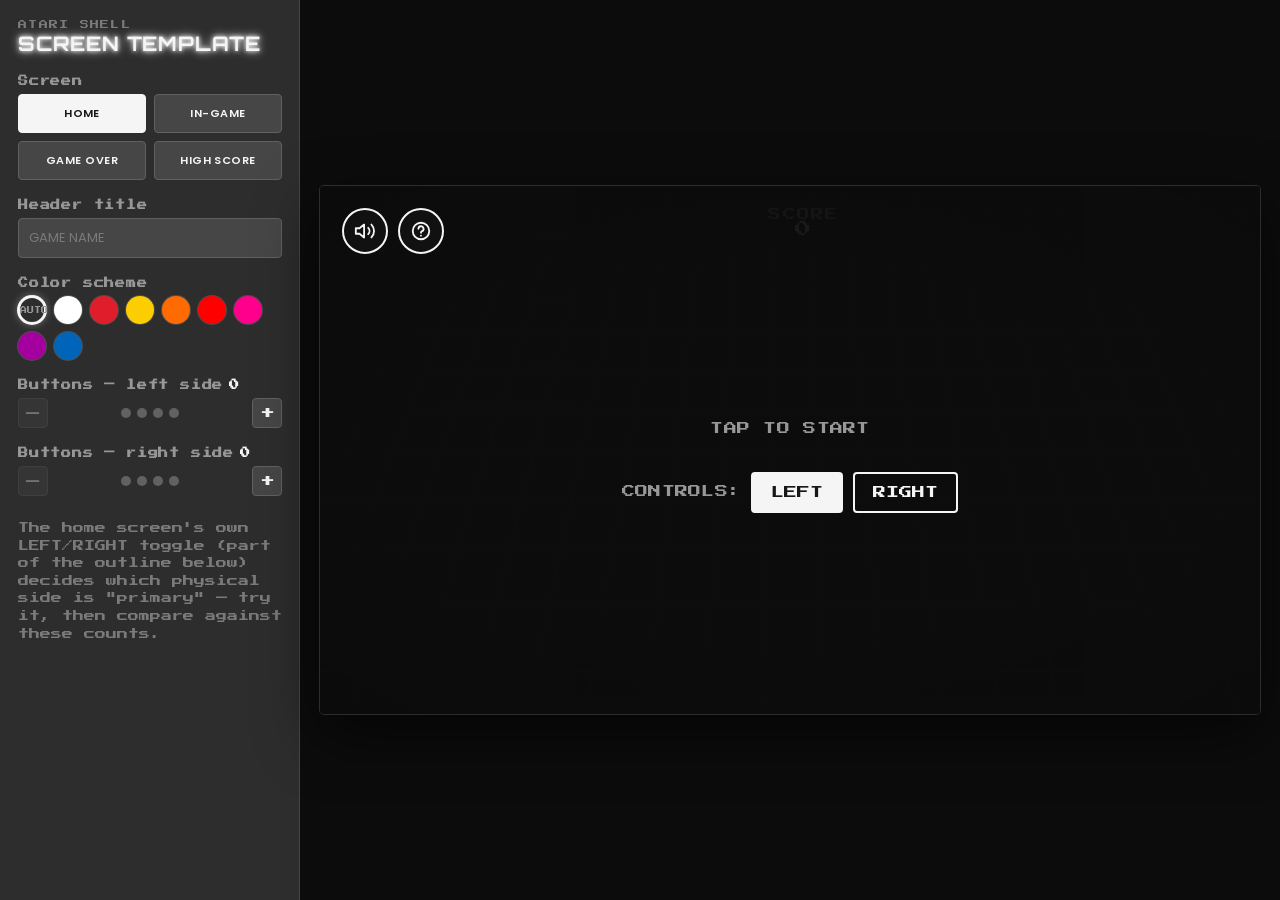
==== template/index.html @ b62ae854 "Add a screen template/configurator page for the shell's default screens New template/ page for looki" ====
<!doctype html>
<html lang="en">
<head>
  <meta charset="utf-8">
  <meta name="viewport" content="width=device-width, initial-scale=1, viewport-fit=cover, user-scalable=no">
  <title>Screen Template — Atari</title>
  <link rel="stylesheet" href="../shared/theme.css">
  <link rel="stylesheet" href="../shared/shell.css">
  <link rel="stylesheet" href="template.css">
</head>
<body>
  <div class="template-layout">
    <aside class="control-panel">
      <div class="panel-heading">
        <span class="panel-eyebrow">ATARI SHELL</span>
        <h1 class="panel-title">SCREEN TEMPLATE</h1>
      </div>

      <section class="panel-group">
        <h2 class="panel-label">Screen</h2>
        <div class="tab-grid" id="screen-tabs">
          <button class="tab-btn" data-screen="home">HOME</button>
          <button class="tab-btn" data-screen="playing">IN-GAME</button>
          <button class="tab-btn" data-screen="gameover">GAME OVER</button>
          <button class="tab-btn" data-screen="leaderboard">HIGH SCORE</button>
        </div>
      </section>

      <section class="panel-group">
        <h2 class="panel-label">Header title</h2>
        <input type="text" id="title-input" class="panel-input" placeholder="GAME NAME" maxlength="18">
      </section>

      <section class="panel-group">
        <h2 class="panel-label">Color scheme</h2>
        <div class="swatch-row" id="color-swatches"></div>
      </section>

      <section class="panel-group">
        <h2 class="panel-label">Buttons — left side <span class="panel-count" id="left-count">0</span></h2>
        <div class="stepper" data-side="left">
          <button class="stepper-btn" data-dir="down" aria-label="Fewer left buttons">–</button>
          <div class="stepper-dots" id="left-dots"></div>
          <button class="stepper-btn" data-dir="up" aria-label="More left buttons">+</button>
        </div>
      </section>

      <section class="panel-group">
        <h2 class="panel-label">Buttons — right side <span class="panel-count" id="right-count">0</span></h2>
        <div class="stepper" data-side="right">
          <button class="stepper-btn" data-dir="down" aria-label="Fewer right buttons">–</button>
          <div class="stepper-dots" id="right-dots"></div>
          <button class="stepper-btn" data-dir="up" aria-label="More right buttons">+</button>
        </div>
      </section>

      <p class="panel-note">The home screen's own LEFT/RIGHT toggle (part of the outline below) decides which physical side is "primary" — try it, then compare against these counts.</p>
    </aside>

    <div class="preview-stage">
      <div id="app"></div>
    </div>
  </div>

  <script src="../shared/game-shell.js"></script>
  <script src="template.js"></script>
</body>
</html>
---- shared/theme.css ----
/*
  Atari Shared Design System — theme.css
  =======================================
  Brand tokens shared by every game shell. A single game should only ever
  need to override --accent / --accent-2 / --accent-3 (its "sprite" colors)
  and, rarely, --bg-tint. Everything else (type, CRT, grid, spacing) stays
  constant so the games read as siblings.
*/

@import url('https://fonts.googleapis.com/css2?family=Press+Start+2P&family=Orbitron:wght@500;700;900&family=Poppins:wght@400;500;600;700&display=swap');

/* The real Atari 1972 wordmark face — used only for the header/marquee
   title, never inside the play field itself. */
@font-face {
  font-family: 'Atari1972';
  src: url('fonts/Atari1972-Bold.otf') format('opentype');
  font-weight: 700; font-style: normal; font-display: swap;
}
@font-face {
  font-family: 'Atari1972';
  src: url('fonts/Atari1972-Regular.otf') format('opentype');
  font-weight: 400; font-style: normal; font-display: swap;
}

:root {
  /* ---- Atari brand core ---- */
  --atari-red: #E01E2B;
  --black: #171717;
  --white: #FFFFFF;

  /* ---- Atari primary accents ---- */
  --yellow: #FCCE01;
  --orange: #FF6B00;
  --bright-red: #FF0000;
  --pink: #FF008D;
  --purple: #A4009F;
  --blue: #0065B9;

  /* ---- The 8 recognizable "sprite" colors ----
     One shared, finite palette for every game's foreground elements
     (ships, balls, paddles, bricks, vector lines). Not every game uses
     all 8, but a game should never introduce a 9th. */
  --sprite-1: var(--white);
  --sprite-2: var(--atari-red);
  --sprite-3: var(--yellow);
  --sprite-4: var(--orange);
  --sprite-5: var(--bright-red);
  --sprite-6: var(--pink);
  --sprite-7: var(--purple);
  --sprite-8: var(--blue);

  /* ---- Greys (low-saturation, background/UI layer) ---- */
  --grey-100: #171717;
  --grey-90:  #2D2D2D;
  --grey-80:  #464646;
  --grey-70:  #616161;
  --grey-60:  #7A7A7A;
  --grey-45:  #979797;
  --grey-45b: #AEAEAE;
  --grey-25:  #C5C5C5;
  --grey-15:  #E0E0E0;
  --grey-5:   #F5F5F5;

  /* ---- Cabinet accent ----
     --accent is the ONE color that grows/rotates as a run progresses (see
     Shell._updateAccentColor): every cabinet starts pure white and gains
     saturation + a per-level hue shift as score/level climb. Gameplay
     sprites stay fixed colors (drawn straight from --accent-2/--accent-3
     or a literal), so only the chrome — title, buttons, joystick, glow —
     visibly "grows" its color. --accent-2/--accent-3 are ordinary static
     per-game overrides, same as before. */
  --accent-rgb: 255, 255, 255;
  --accent: rgb(var(--accent-rgb));
  --accent-2: var(--sprite-8);    /* secondary sprite color */
  --accent-3: var(--sprite-2);    /* danger / highlight */
  --bg-tint: 210;                 /* hue-ish knob for background grid tint, degrees */

  /* ---- Surfaces ---- */
  --bg: var(--black);
  --bg-deep: #0c0c0c;
  --panel: var(--grey-90);
  --ink: var(--grey-5);
  --ink-dim: var(--grey-45);

  /* ---- Type ----
     --font-pixel (Press Start 2P) is the default everywhere — HUD, body
     copy, buttons, screens — the blocky arcade look. --font-vector
     (Orbitron) is the deliberate accent for glowing titles/labels.
     --font-body (Poppins, falling back to the visitor's system font) is
     available opt-in per game via config.bodyFont, for a game that wants
     a plainer, more legible voice instead of the pixel default. */
  --font-body: 'Poppins', -apple-system, BlinkMacSystemFont, 'Segoe UI', Roboto, sans-serif;
  --font-pixel: 'Press Start 2P', 'Courier New', monospace;   /* blocky – Pong/Breakout */
  --font-vector: 'Orbitron', 'Courier New', monospace;        /* vector-line feel – Asteroids/Tempest */
  --font-atari: 'Atari1972', var(--font-vector);              /* header/marquee title only */

  /* ---- Vector line rules: one consistent thickness + faint glow ---- */
  --line-width: 2px;
  --line-glow: 0 0 4px currentColor, 0 0 10px currentColor;

  /* ---- Layout ---- */
  --hud-inset: clamp(10px, 2.5vw, 22px);
  --radius: 4px;
  --safe-btn: clamp(62px, 12vw, 94px);
  --icon-btn: clamp(34px, 6vw, 46px);
}

* { box-sizing: border-box; }

html, body {
  margin: 0;
  padding: 0;
  background: var(--bg-deep);
  color: var(--ink);
  font-family: var(--font-pixel);
  -webkit-tap-highlight-color: transparent;
  overscroll-behavior: none;
  user-select: none;
  -webkit-user-select: none;
}

button {
  font-family: inherit;
  color: inherit;
}

.vector-text {
  font-family: var(--font-vector);
  letter-spacing: 0.06em;
  text-shadow: var(--line-glow);
}

.pixel-text {
  font-family: var(--font-pixel);
  letter-spacing: 0.02em;
}
---- shared/shell.css ----
/*
  Atari Shared Design System — shell.css
  =======================================
  Structural layout every game shares: the CRT viewport, the parallax
  Vectrex grid, the persistent HUD corners, and the four flow screens
  (home / gameplay HUD / game-over / leaderboard). A game only ever
  fills in #game-canvas and the control-button labels/positions —
  it never rebuilds this chrome.
*/

#app {
  position: fixed;
  inset: 0;
  display: grid;
  place-items: center;
  background: var(--bg-deep);
}

/* ---------------------------------------------------------------- */
/* CRT viewport — locked to landscape, identical on mobile & desktop */
/* No persistent header: the title/logo only appear inside the pause */
/* menu (see .pause-marquee below), never over the title or gameplay */
/* screen itself.                                                    */
/* ---------------------------------------------------------------- */
.crt-screen {
  position: relative;
  width: min(100vw, 177.78vh);
  height: min(100vh, 56.25vw);
  max-width: 1280px;
  background: var(--bg);
  overflow: hidden;
  border-radius: var(--radius);
  box-shadow: 0 0 0 1px var(--grey-90), 0 20px 60px rgba(0,0,0,.6);
}

/* Pause menu content — the title/logo treatment that used to live in a
   persistent header now only shows up here, inside the pause overlay. */
.pause-marquee {
  display: flex;
  align-items: center;
  justify-content: center;
  gap: 14px;
  padding: clamp(10px, 2vh, 16px) clamp(14px, 3vw, 24px);
  background: linear-gradient(180deg, var(--grey-90) 0%, var(--bg) 100%);
  border: var(--line-width) solid var(--accent);
  border-radius: var(--radius);
  box-shadow: 0 0 5px var(--accent), 0 0 18px rgba(var(--accent-rgb),.4), inset 0 0 14px rgba(var(--accent-rgb),.12);
}

.pause-title {
  font-family: var(--font-atari);
  font-weight: 700;
  color: var(--accent);
  text-shadow: 0 0 4px var(--accent), 0 0 14px rgba(var(--accent-rgb),.6), 0 0 32px rgba(var(--accent-rgb),.32);
  font-size: clamp(18px, 4vw, 30px);
  letter-spacing: .03em;
  white-space: nowrap;
}

.pause-logo {
  flex: none;
  width: clamp(42px, 7.5vw, 62px);
  color: var(--white);
  filter: drop-shadow(0 0 4px rgba(255,255,255,.55)) drop-shadow(0 0 12px rgba(255,255,255,.28));
}
.pause-logo svg { display: block; width: 100%; height: auto; }
.pause-logo .cls-1 { fill: currentColor; }

.pause-controls { display: flex; gap: 10px; }

/* Vectrex-style vignetted parallax grid, sits behind everything */
.grid-bg {
  position: absolute;
  inset: -20%;
  background-image:
    linear-gradient(hsla(var(--bg-tint), 60%, 55%, .16) 1px, transparent 1px),
    linear-gradient(90deg, hsla(var(--bg-tint), 60%, 55%, .16) 1px, transparent 1px);
  background-size: 40px 40px;
  transform: perspective(600px) rotateX(35deg) translate3d(var(--grid-x, 0px), var(--grid-y, 0px), 0);
  transform-origin: center 30%;
  pointer-events: none;
}

.vignette {
  position: absolute;
  inset: 0;
  pointer-events: none;
  background: radial-gradient(ellipse at center, transparent 45%, rgba(0,0,0,.75) 100%);
  z-index: 5;
}

.scanlines {
  position: absolute;
  inset: 0;
  pointer-events: none;
  z-index: 6;
  background: repeating-linear-gradient(
    0deg,
    rgba(0,0,0,.18) 0px,
    rgba(0,0,0,.18) 1px,
    transparent 2px,
    transparent 3px
  );
  mix-blend-mode: multiply;
  animation: flicker 6s infinite steps(60);
}

@keyframes flicker {
  0%, 96%, 100% { opacity: 1; }
  97% { opacity: .88; }
  98% { opacity: 1; }
}

#game-canvas {
  position: absolute;
  inset: 0;
  z-index: 2;
  width: 100%;
  height: 100%;
  display: block;
}

/* ---------------------------------------------------------------- */
/* Persistent top-left HUD: mute always first, then home/pause during */
/* gameplay or help on the home/game-over screens.                    */
/* ---------------------------------------------------------------- */
.hud-topleft {
  position: absolute;
  top: var(--hud-inset);
  left: var(--hud-inset);
  z-index: 40; /* above .screen (30) — mute/home/help stay live over every screen */
  display: flex;
  gap: 10px;
}
.hud-topleft[hidden] { display: none; }

/* Pause sits on the opposite corner from mute/home/help. */
.hud-topright {
  position: absolute;
  top: var(--hud-inset);
  right: var(--hud-inset);
  z-index: 40;
  display: flex;
  gap: 10px;
}

.icon-btn {
  width: var(--icon-btn);
  height: var(--icon-btn);
  border-radius: 50%;
  border: var(--line-width) solid var(--ink);
  background: rgba(23,23,23,.55);
  color: var(--ink);
  display: grid;
  place-items: center;
  line-height: 1;
  cursor: pointer;
  backdrop-filter: blur(2px);
  flex: none;
}
.icon-btn:active { transform: scale(.92); }
.icon-btn[hidden] { display: none; }
/* every icon is drawn the same way — currentColor stroke/fill, same
   viewBox, same footprint — so mute/home/help read as one matching set */
.icon-btn svg {
  /* fixed size, not a %, so it can't resolve against its span's own
     shrink-to-fit (auto) width and end up mis-sized/off-center */
  width: clamp(16px, 3.1vw, 22px);
  height: clamp(16px, 3.1vw, 22px);
  display: block;
  stroke: currentColor;
  fill: none;
  stroke-width: 2;
  stroke-linecap: round;
  stroke-linejoin: round;
}
.icon-btn span { display: grid; place-items: center; }
.icon-btn[data-muted="true"] .icon-unmuted,
.icon-btn[data-muted="false"] .icon-muted { display: none; }

/* ---------------------------------------------------------------- */
/* Center HUD during gameplay: lives (left of center) + score        */
/* ---------------------------------------------------------------- */
.hud-center {
  position: absolute;
  top: var(--hud-inset);
  left: 50%;
  transform: translateX(-50%);
  z-index: 20;
  display: flex;
  align-items: center;
  gap: clamp(14px, 3vw, 28px);
  font-size: clamp(11px, 2vw, 16px);
  text-align: center;
}
.hud-lives { display: flex; gap: 6px; align-items: center; color: var(--accent); }
.hud-lives .life-icon { width: 14px; height: 14px; }
.hud-score { color: var(--ink); letter-spacing: .08em; font-variant-numeric: tabular-nums; }
.hud-score .label { color: var(--ink-dim); font-size: .8em; display: block; }
/* Optional per-game readout (e.g. Asteroids' dust/buff meter) — stays
   empty and invisible for games that never call shell.setDust(). */
.hud-dust {
  font-family: var(--font-body);
  font-variant-numeric: tabular-nums;
  color: var(--yellow);
  text-shadow: 0 0 6px rgba(252,206,1,.5);
  white-space: nowrap;
}
.hud-dust:empty { display: none; }
.hud-dust .buff {
  display: block;
  font-size: .82em;
  color: var(--pink);
  text-shadow: 0 0 8px rgba(255,0,141,.6);
}

/* ---------------------------------------------------------------- */
/* Control zones — side depends on the player's handedness choice.   */
/* One zone gets the game buttons, the opposite zone gets accessory  */
/* (pause/etc.) buttons, mirroring a real cabinet's split layout.    */
/* ---------------------------------------------------------------- */
.controls-zone {
  position: absolute;
  bottom: var(--hud-inset);
  z-index: 20;
  display: flex;
  align-items: flex-end;
  gap: 12px;
}
.controls-zone.side-left { left: var(--hud-inset); }
.controls-zone.side-right { right: var(--hud-inset); }

/* Directional pairs: left/right sit side by side, up/down stack — the
   pair renders as one flex item so it stays a matched unit in the zone. */
.btn-pair { display: flex; gap: 10px; flex: none; }
.btn-pair.dir-row { flex-direction: row; }
.btn-pair.dir-column { flex-direction: column; }

/* Analog joystick — an alternate primary control (config.joystick),
   replacing directional buttons for a game like Asteroids. Same
   translucent-over-the-field treatment as .btn-control, same progressive
   --accent glow as the rest of the chrome. */
.joystick-wrap { display: flex; flex-direction: column; align-items: center; gap: 6px; flex: none; }
.joystick-base {
  width: clamp(84px, 16vw, 116px);
  height: clamp(84px, 16vw, 116px);
  border-radius: 50%;
  background: rgba(23,23,23,.55);
  box-shadow: 0 0 16px rgba(var(--accent-rgb),.4), inset 0 0 16px rgba(var(--accent-rgb),.18);
  position: relative;
  touch-action: none;
  -webkit-user-select: none;
  user-select: none;
  display: flex;
  align-items: center;
  justify-content: center;
  transition: box-shadow .6s ease;
}
.joystick-ring {
  position: absolute;
  inset: -6%;
  width: 112%;
  height: 112%;
  overflow: visible;
  pointer-events: none;
  filter: drop-shadow(0 0 3px var(--accent)) drop-shadow(0 0 8px rgba(var(--accent-rgb),.55));
  transition: filter .6s ease;
}
.joystick-knob {
  width: 42%;
  height: 42%;
  border-radius: 50%;
  background: radial-gradient(circle at 38% 32%,
    color-mix(in srgb, var(--accent) 55%, white) 0%,
    var(--accent) 55%,
    color-mix(in srgb, var(--accent) 45%, black) 100%);
  box-shadow: 0 0 8px var(--accent), 0 0 22px rgba(var(--accent-rgb),.6), 0 3px 8px rgba(0,0,0,.5);
  pointer-events: none;
  will-change: transform;
  transition: background .6s ease, box-shadow .6s ease;
}
.joystick-label {
  font-family: var(--font-body);
  font-size: clamp(8px, 1.3vh, 11px);
  letter-spacing: .05em;
  color: var(--accent);
  text-shadow: 0 0 6px rgba(var(--accent-rgb),.5);
  white-space: nowrap;
  transition: color .6s ease;
}

/* "TOP" sits right in the ring's gap, like the dial marking on a real
   joystick housing. */
.joystick-top-label {
  position: absolute;
  top: 1%;
  left: 50%;
  transform: translate(-50%, -50%);
  pointer-events: none;
  font-family: var(--font-body);
  font-weight: 600;
  font-size: clamp(6.5px, 1.2vh, 8.5px);
  letter-spacing: .04em;
  color: var(--accent);
  text-shadow: 0 0 4px rgba(var(--accent-rgb),.5);
  white-space: nowrap;
  transition: color .6s ease;
}

.btn-control {
  width: var(--safe-btn);
  height: var(--safe-btn);
  flex: none;
  border-radius: 50%;
  border: var(--line-width) solid var(--accent);
  background: rgba(23,23,23,.55);
  color: var(--accent);
  text-shadow: var(--line-glow);
  box-shadow: inset 0 0 12px rgba(0,0,0,.4);
  touch-action: none;
  display: grid;
  place-items: center;
  padding: 0;
}
.btn-control .btn-label {
  font-family: var(--font-vector);
  letter-spacing: .02em;
  line-height: 1.05;
  text-align: center;
  /* inscribed square of the circle, so text never crosses the ring */
  max-width: 68%;
  overflow-wrap: break-word;
  hyphens: auto;
}
.btn-control.is-active,
.btn-control:active {
  background: var(--accent);
  color: var(--black);
  text-shadow: none;
}
.btn-control.accent-2 { border-color: var(--accent-2); color: var(--accent-2); }
.btn-control.accent-2.is-active { background: var(--accent-2); color: var(--black); }

/* ---------------------------------------------------------------- */
/* Full-bleed overlay screens: boot / home / game-over / leaderboard */
/* ---------------------------------------------------------------- */
.screen {
  position: absolute;
  inset: 0;
  z-index: 30;
  display: flex;
  flex-direction: column;
  align-items: center;
  justify-content: center;
  gap: clamp(10px, 2vh, 22px);
  background: rgba(12,12,12,.94);
  text-align: center;
  padding: var(--hud-inset);
  transition: opacity .35s ease;
}
.screen[hidden] { display: none; }
.screen.is-fading { opacity: 0; }

.screen-title {
  font-family: var(--font-vector);
  color: var(--accent);
  text-shadow: var(--line-glow);
  font-size: clamp(20px, 5vw, 44px);
  letter-spacing: .08em;
  margin: 0;
}

.screen-sub {
  font-size: clamp(9px, 1.8vw, 13px);
  color: var(--ink-dim);
  line-height: 1.7;
}

.blink { animation: blink 1.1s steps(2) infinite; }
@keyframes blink { 50% { opacity: 0; } }

.btn-pixel {
  font-family: var(--font-pixel);
  font-size: clamp(9px, 1.6vw, 13px);
  padding: 12px 18px;
  background: transparent;
  border: var(--line-width) solid var(--ink);
  color: var(--ink);
  cursor: pointer;
  border-radius: var(--radius);
}
.btn-pixel.primary {
  border-color: var(--accent);
  color: var(--accent);
  text-shadow: var(--line-glow);
}
.btn-pixel:active { transform: scale(.96); }

.side-toggle {
  display: flex;
  gap: 10px;
  font-size: clamp(8px, 1.5vw, 11px);
}
.side-toggle button[aria-pressed="true"] {
  background: var(--accent);
  color: var(--black);
}

/* Boot logo */
.boot-logo-mark {
  width: clamp(120px, 26vw, 220px);
  height: auto;
  display: block;
  filter: drop-shadow(0 0 10px var(--atari-red)) drop-shadow(0 0 28px rgba(224,30,43,.55));
}

/* Leaderboard */
.leaderboard-list {
  list-style: none;
  margin: 0;
  padding: 0;
  font-variant-numeric: tabular-nums;
  font-size: clamp(9px, 1.8vw, 13px);
  width: min(90%, 360px);
  display: flex;
  flex-direction: column;
  gap: 4px;
}
.leaderboard-list li {
  display: flex;
  justify-content: space-between;
  padding: 3px 10px;
  color: var(--ink-dim);
}
.leaderboard-list li.is-you {
  color: var(--accent);
  text-shadow: var(--line-glow);
}
.leaderboard-list li .rank { width: 2ch; text-align: left; color: inherit; opacity: .6; }

/* Wraps injected leaderboard/initials content so it inherits .screen's
   centering — a plain block child would otherwise stretch to the widest
   line and leave the buttons/rows hugging its left edge instead. */
.screen-flow {
  display: flex;
  flex-direction: column;
  align-items: center;
  gap: clamp(10px, 2vh, 22px);
}

.initials-entry {
  display: flex;
  justify-content: center;
  gap: 10px;
}
.initial-slot {
  display: flex;
  flex-direction: column;
  align-items: center;
  gap: 4px;
}
.initial-char {
  font-family: var(--font-vector);
  font-size: clamp(20px, 5vw, 34px);
  color: var(--accent);
  text-shadow: var(--line-glow);
  width: 1.2em;
}

/* Rotate-device prompt (mobile portrait) */
.rotate-prompt {
  position: fixed;
  inset: 0;
  z-index: 100;
  background: var(--bg-deep);
  color: var(--ink);
  display: none;
  align-items: center;
  justify-content: center;
  text-align: center;
  font-family: var(--font-pixel);
  font-size: clamp(10px, 3vw, 14px);
  padding: 24px;
}
@media (max-aspect-ratio: 1/1) {
  .rotate-prompt.is-armed { display: flex; }
}

@media (max-width: 480px) {
  :root { --hud-inset: 8px; }
}
---- template/template.css ----
/*
  Screen Template — a configurator around the shared shell's blank
  screens (Home / In-Game / Game Over / High Score), so a designer can
  see the chrome on its own before a real game fills it in.
*/

html, body { height: 100%; }
body {
  display: block;
  background: var(--bg-deep);
  overscroll-behavior: none;
}

.template-layout {
  display: flex;
  height: 100vh;
  height: 100dvh;
}
@media (max-width: 760px) {
  .template-layout { flex-direction: column; height: auto; min-height: 100dvh; }
}

/* ---------------------------------------------------------- panel --- */
.control-panel {
  flex: 0 0 auto;
  width: 300px;
  max-height: 100vh;
  overflow-y: auto;
  padding: 20px 18px 28px;
  background: var(--grey-90);
  box-shadow: inset -1px 0 0 var(--grey-80);
  display: flex;
  flex-direction: column;
  gap: 20px;
}
@media (max-width: 760px) {
  .control-panel { width: auto; max-height: none; box-shadow: inset 0 -1px 0 var(--grey-80); }
}

.panel-heading { display: flex; flex-direction: column; gap: 2px; }
.panel-eyebrow {
  font-family: var(--font-pixel);
  font-size: 9px;
  letter-spacing: .14em;
  color: var(--grey-60);
}
.panel-title {
  margin: 0;
  font-family: var(--font-vector);
  color: var(--accent);
  text-shadow: var(--line-glow);
  font-size: 20px;
  letter-spacing: .04em;
}

.panel-group { display: flex; flex-direction: column; gap: 8px; }
.panel-label {
  margin: 0;
  font-family: var(--font-pixel);
  font-size: 10px;
  letter-spacing: .08em;
  color: var(--ink-dim);
  display: flex;
  align-items: baseline;
  gap: 6px;
}
.panel-count { color: var(--accent); }

.tab-grid { display: grid; grid-template-columns: 1fr 1fr; gap: 8px; }
.tab-btn {
  font-family: var(--font-body);
  font-weight: 600;
  font-size: 11px;
  letter-spacing: .04em;
  padding: 10px 6px;
  background: var(--grey-80);
  border: 1px solid var(--grey-70);
  border-radius: 4px;
  color: var(--ink);
  cursor: pointer;
}
.tab-btn:hover { background: var(--grey-70); }
.tab-btn.is-active {
  background: var(--accent);
  border-color: var(--accent);
  color: var(--black);
}

.panel-input {
  font-family: var(--font-body);
  font-size: 13px;
  padding: 9px 10px;
  background: var(--grey-80);
  border: 1px solid var(--grey-70);
  border-radius: 4px;
  color: var(--ink);
}
.panel-input::placeholder { color: var(--grey-60); }
.panel-input:focus { outline: 2px solid var(--accent); outline-offset: 1px; }

.swatch-row { display: flex; flex-wrap: wrap; gap: 8px; }
.swatch-btn {
  width: 28px;
  height: 28px;
  border-radius: 50%;
  border: 2px solid transparent;
  box-shadow: 0 0 0 1px rgba(255,255,255,.15);
  cursor: pointer;
  padding: 0;
}
.swatch-btn.is-active { border-color: var(--ink); box-shadow: 0 0 0 1px var(--ink), 0 0 8px rgba(255,255,255,.4); }
.swatch-btn.is-auto {
  background: var(--grey-90) !important;
  display: grid;
  place-items: center;
  color: var(--ink-dim);
  font-family: var(--font-pixel);
  font-size: 7px;
}

.stepper { display: flex; align-items: center; gap: 10px; }
.stepper-btn {
  width: 30px;
  height: 30px;
  flex: none;
  border-radius: 4px;
  background: var(--grey-80);
  border: 1px solid var(--grey-70);
  color: var(--ink);
  font-size: 15px;
  line-height: 1;
  cursor: pointer;
}
.stepper-btn:hover { background: var(--grey-70); }
.stepper-btn:disabled { opacity: .35; cursor: default; }
.stepper-dots { flex: 1 1 auto; display: flex; gap: 6px; justify-content: center; }
.stepper-dots span {
  width: 10px;
  height: 10px;
  border-radius: 50%;
  background: var(--grey-70);
  transition: background .15s ease;
}
.stepper-dots span.is-filled { background: var(--accent); }

.panel-note {
  margin: 4px 0 0;
  font-size: 11px;
  line-height: 1.6;
  color: var(--grey-60);
}

/* ---------------------------------------------------------- stage --- */
.preview-stage {
  position: relative;
  flex: 1 1 auto;
  min-width: 0;
  min-height: 0;
  display: grid;
  place-items: center;
  padding: 20px;
  background: var(--bg-deep);
  container-type: size;
}
@media (max-width: 760px) {
  .preview-stage { min-height: 60vh; }
}

.preview-stage #app {
  position: absolute;
  inset: 0;
  display: grid;
  place-items: center;
}

/* The shared crt-screen locks its aspect ratio against the viewport
   (vw/vh) everywhere else, which assumes it's the only thing on screen.
   Here it shares the page with a sidebar, so re-lock it against this
   stage container instead, using the same ratio (16∶9-ish). */
.preview-stage .crt-screen {
  width: min(100cqw, 177.78cqh);
  height: min(100cqh, 56.25cqw);
}
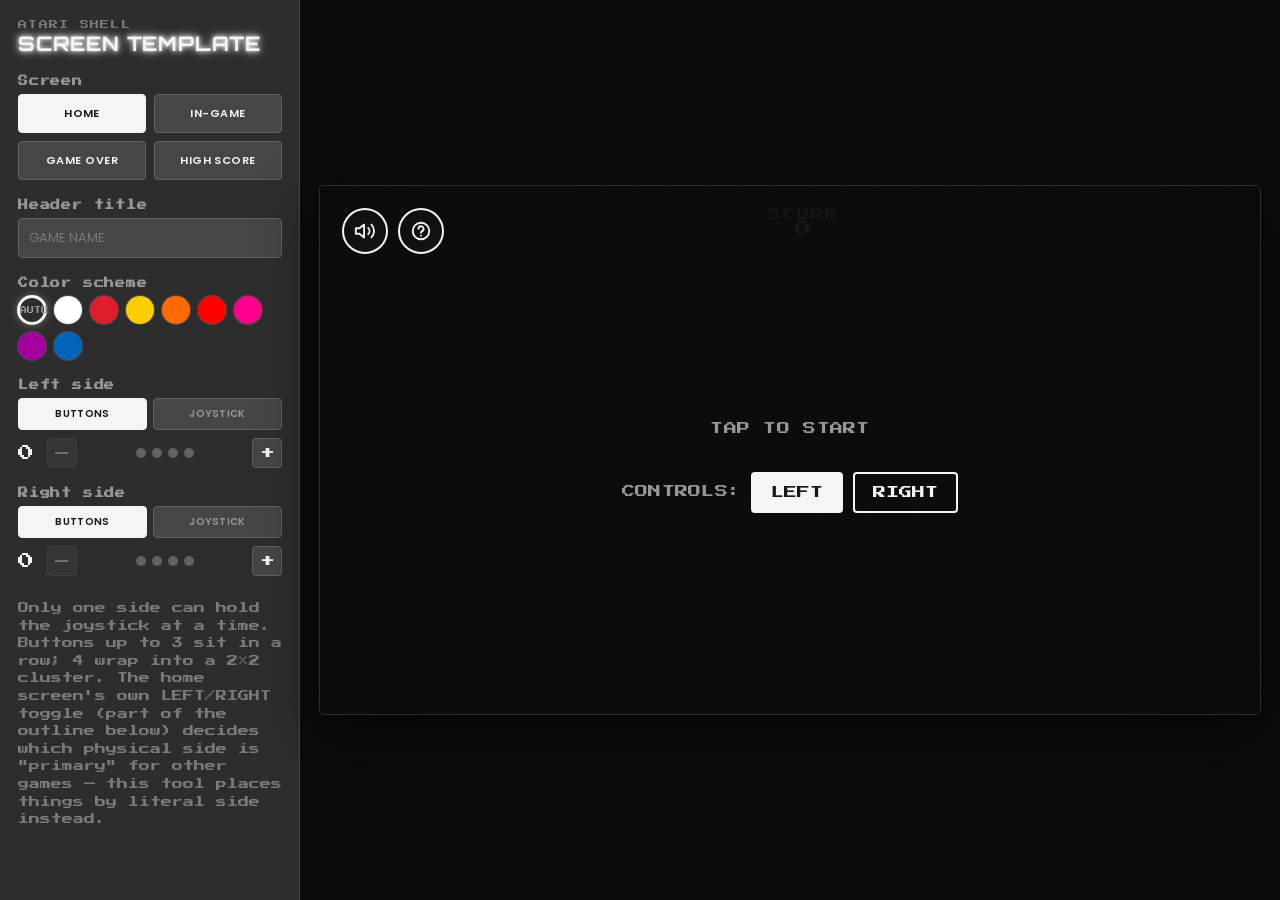
==== commit 7f015cd7: "Let the template put a joystick on either side, and wrap 4 buttons into a grid Two real shell capabi" ====
--- a/template/index.html
+++ b/template/index.html
@@ -36,25 +36,39 @@
         <div class="swatch-row" id="color-swatches"></div>
       </section>
 
-      <section class="panel-group">
-        <h2 class="panel-label">Buttons — left side <span class="panel-count" id="left-count">0</span></h2>
-        <div class="stepper" data-side="left">
-          <button class="stepper-btn" data-dir="down" aria-label="Fewer left buttons">–</button>
-          <div class="stepper-dots" id="left-dots"></div>
-          <button class="stepper-btn" data-dir="up" aria-label="More left buttons">+</button>
+      <section class="panel-group side-group" data-side="left">
+        <h2 class="panel-label">Left side</h2>
+        <div class="mode-toggle" data-side="left">
+          <button class="mode-btn is-active" data-mode="buttons">BUTTONS</button>
+          <button class="mode-btn" data-mode="joystick">JOYSTICK</button>
+        </div>
+        <div class="stepper-row">
+          <span class="panel-count" id="left-count">0</span>
+          <div class="stepper" data-side="left">
+            <button class="stepper-btn" data-dir="down" aria-label="Fewer left buttons">–</button>
+            <div class="stepper-dots" id="left-dots"></div>
+            <button class="stepper-btn" data-dir="up" aria-label="More left buttons">+</button>
+          </div>
         </div>
       </section>
 
-      <section class="panel-group">
-        <h2 class="panel-label">Buttons — right side <span class="panel-count" id="right-count">0</span></h2>
-        <div class="stepper" data-side="right">
-          <button class="stepper-btn" data-dir="down" aria-label="Fewer right buttons">–</button>
-          <div class="stepper-dots" id="right-dots"></div>
-          <button class="stepper-btn" data-dir="up" aria-label="More right buttons">+</button>
+      <section class="panel-group side-group" data-side="right">
+        <h2 class="panel-label">Right side</h2>
+        <div class="mode-toggle" data-side="right">
+          <button class="mode-btn is-active" data-mode="buttons">BUTTONS</button>
+          <button class="mode-btn" data-mode="joystick">JOYSTICK</button>
+        </div>
+        <div class="stepper-row">
+          <span class="panel-count" id="right-count">0</span>
+          <div class="stepper" data-side="right">
+            <button class="stepper-btn" data-dir="down" aria-label="Fewer right buttons">–</button>
+            <div class="stepper-dots" id="right-dots"></div>
+            <button class="stepper-btn" data-dir="up" aria-label="More right buttons">+</button>
+          </div>
         </div>
       </section>
 
-      <p class="panel-note">The home screen's own LEFT/RIGHT toggle (part of the outline below) decides which physical side is "primary" — try it, then compare against these counts.</p>
+      <p class="panel-note">Only one side can hold the joystick at a time. Buttons up to 3 sit in a row; 4 wrap into a 2×2 cluster. The home screen's own LEFT/RIGHT toggle (part of the outline below) decides which physical side is "primary" for other games — this tool places things by literal side instead.</p>
     </aside>
 
     <div class="preview-stage">
--- a/shared/shell.css
+++ b/shared/shell.css
@@ -230,6 +230,18 @@
 .controls-zone.side-left { left: var(--hud-inset); }
 .controls-zone.side-right { right: var(--hud-inset); }
 
+/* Opt-in: once a zone holds more than a couple of individual buttons, let
+   it wrap into a proper 2-column cluster (new rows stack upward, since
+   the zone is bottom-anchored) instead of a single row running off the
+   edge. Existing games keep the plain single-row behavior above unless
+   they explicitly add this class — it's for a zone the game expects to
+   hold a variable number of buttons (e.g. a template/customizer tool). */
+.controls-zone.multi-row {
+  flex-wrap: wrap-reverse;
+  align-content: flex-end;
+  max-width: calc(var(--safe-btn) * 2 + 12px);
+}
+
 /* Directional pairs: left/right sit side by side, up/down stack — the
    pair renders as one flex item so it stays a matched unit in the zone. */
 .btn-pair { display: flex; gap: 10px; flex: none; }
--- a/template/template.css
+++ b/template/template.css
@@ -118,7 +118,27 @@
   font-size: 7px;
 }
 
-.stepper { display: flex; align-items: center; gap: 10px; }
+.mode-toggle { display: grid; grid-template-columns: 1fr 1fr; gap: 6px; }
+.mode-btn {
+  font-family: var(--font-body);
+  font-weight: 600;
+  font-size: 10px;
+  letter-spacing: .03em;
+  padding: 7px 4px;
+  background: var(--grey-80);
+  border: 1px solid var(--grey-70);
+  border-radius: 4px;
+  color: var(--ink-dim);
+  cursor: pointer;
+}
+.mode-btn:hover { background: var(--grey-70); }
+.mode-btn.is-active { background: var(--accent); border-color: var(--accent); color: var(--black); }
+
+.stepper-row { display: flex; align-items: center; gap: 10px; }
+.stepper-row .panel-count { flex: none; width: 1.2em; }
+.stepper-row.is-disabled { opacity: .4; pointer-events: none; }
+
+.stepper { display: flex; align-items: center; gap: 10px; flex: 1 1 auto; }
 .stepper-btn {
   width: 30px;
   height: 30px;
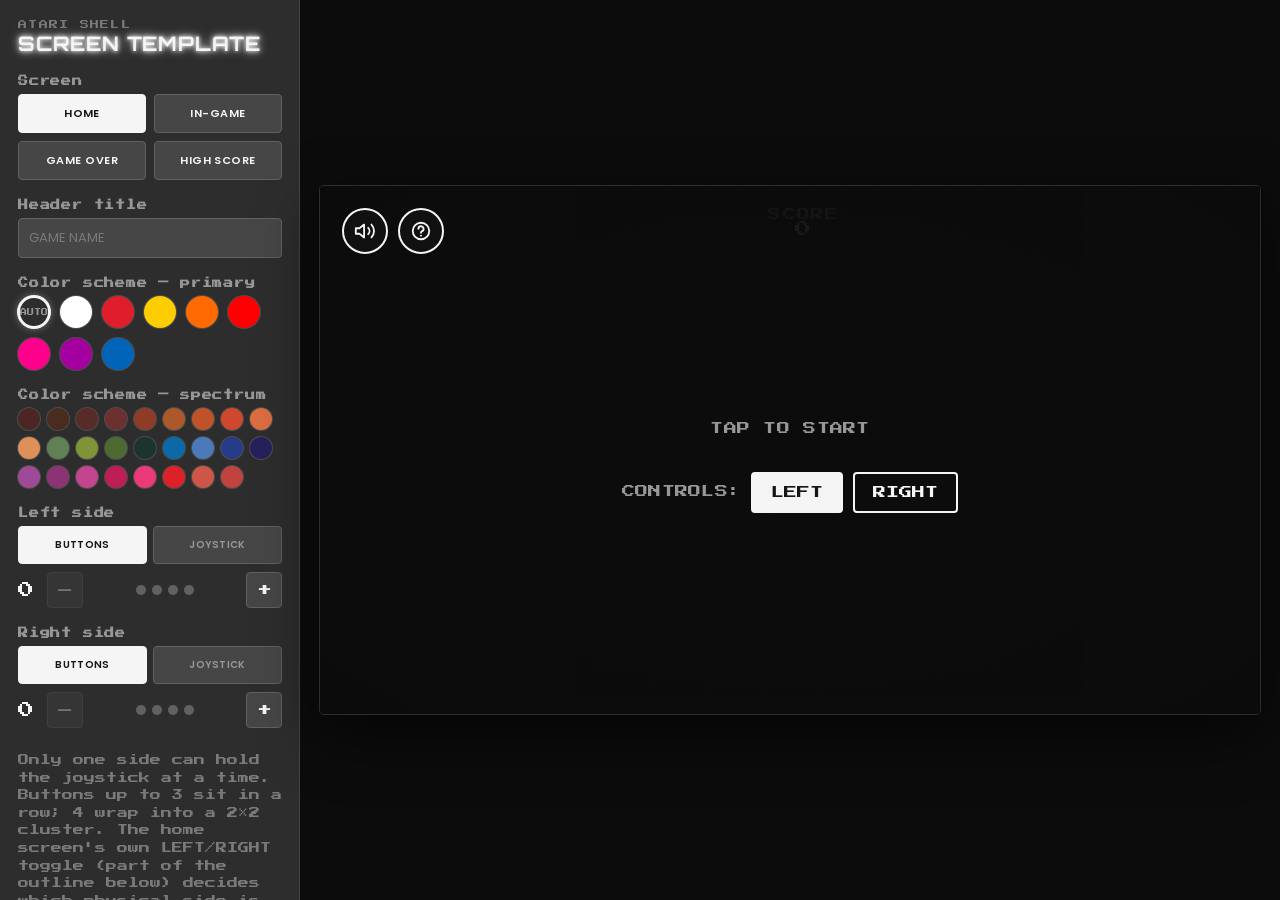
==== commit f474d118: "Add the full Atari Color Spectrum as a secondary color scheme The template's color picker only offer" ====
--- a/template/index.html
+++ b/template/index.html
@@ -32,8 +32,13 @@
       </section>
 
       <section class="panel-group">
-        <h2 class="panel-label">Color scheme</h2>
+        <h2 class="panel-label">Color scheme — primary</h2>
         <div class="swatch-row" id="color-swatches"></div>
+      </section>
+
+      <section class="panel-group">
+        <h2 class="panel-label">Color scheme — spectrum</h2>
+        <div class="swatch-row swatch-row-spectrum" id="spectrum-swatches"></div>
       </section>
 
       <section class="panel-group side-group" data-side="left">
--- a/template/template.css
+++ b/template/template.css
@@ -98,10 +98,14 @@
 .panel-input::placeholder { color: var(--grey-60); }
 .panel-input:focus { outline: 2px solid var(--accent); outline-offset: 1px; }
 
-.swatch-row { display: flex; flex-wrap: wrap; gap: 8px; }
+.swatch-row { display: flex; flex-wrap: wrap; gap: 10px; }
+/* The spectrum row holds many more swatches (the full brand deck) — a
+   touch smaller and tighter so it doesn't dominate the panel. */
+.swatch-row-spectrum { gap: 7px; }
+.swatch-row-spectrum .swatch-btn { width: 22px; height: 22px; }
 .swatch-btn {
-  width: 28px;
-  height: 28px;
+  width: 32px;
+  height: 32px;
   border-radius: 50%;
   border: 2px solid transparent;
   box-shadow: 0 0 0 1px rgba(255,255,255,.15);
@@ -124,7 +128,7 @@
   font-weight: 600;
   font-size: 10px;
   letter-spacing: .03em;
-  padding: 7px 4px;
+  padding: 10px 4px;
   background: var(--grey-80);
   border: 1px solid var(--grey-70);
   border-radius: 4px;
@@ -140,8 +144,8 @@
 
 .stepper { display: flex; align-items: center; gap: 10px; flex: 1 1 auto; }
 .stepper-btn {
-  width: 30px;
-  height: 30px;
+  width: 36px;
+  height: 36px;
   flex: none;
   border-radius: 4px;
   background: var(--grey-80);
@@ -183,7 +187,11 @@
   container-type: size;
 }
 @media (max-width: 760px) {
-  .preview-stage { min-height: 60vh; }
+  /* An explicit height, not min-height: container-type:size needs a
+     genuinely definite size to resolve cqw/cqh against — min-height
+     alone renders correctly but leaves the container-query height at 0,
+     collapsing the crt-screen inside to nothing. */
+  .preview-stage { height: 60vh; height: 60dvh; }
 }
 
 .preview-stage #app {
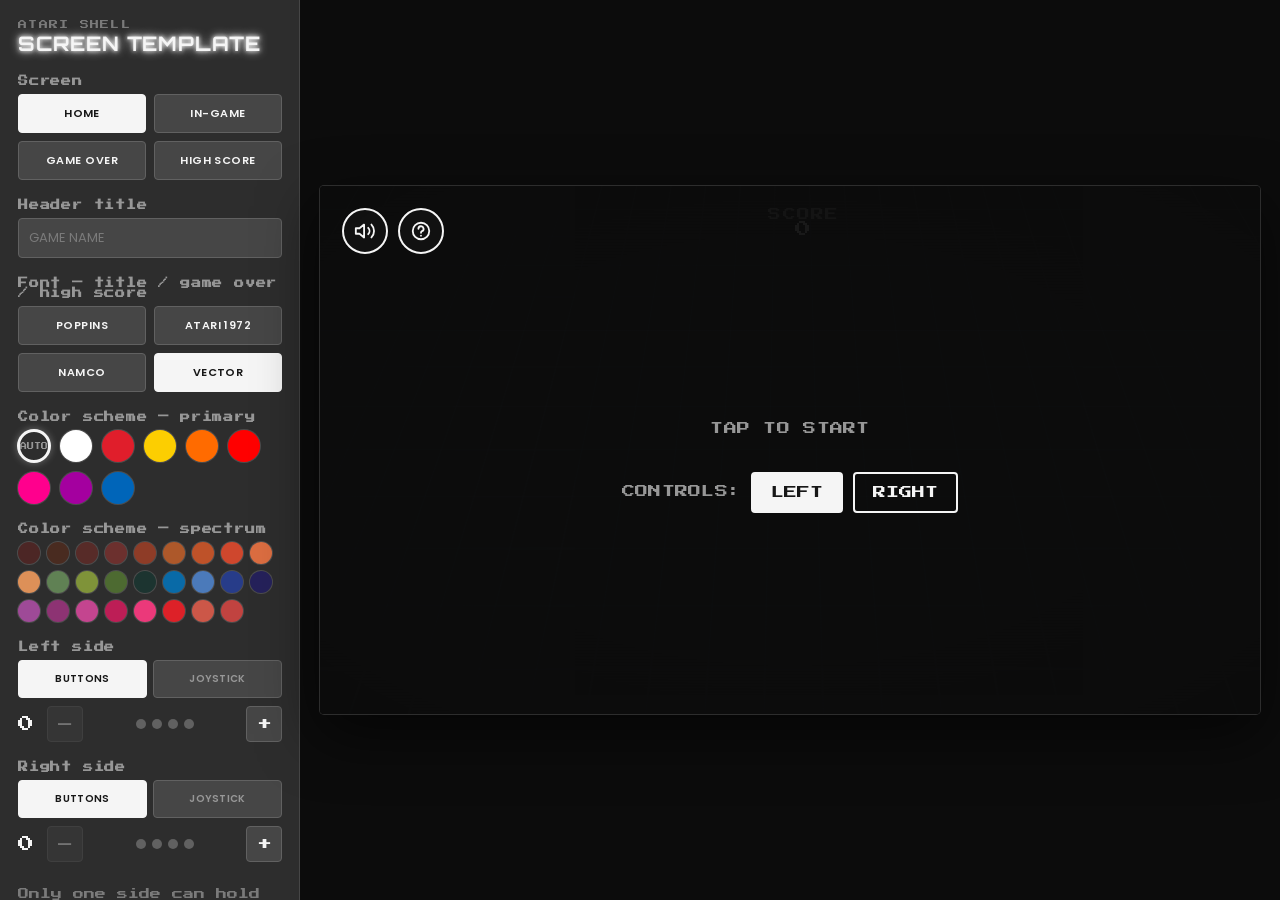
==== commit b5ed7c63: "Fix Asteroids joystick/dust placement and ship drag; add title font picker - Namespace the handednes" ====
--- a/template/index.html
+++ b/template/index.html
@@ -29,6 +29,16 @@
       <section class="panel-group">
         <h2 class="panel-label">Header title</h2>
         <input type="text" id="title-input" class="panel-input" placeholder="GAME NAME" maxlength="18">
+      </section>
+
+      <section class="panel-group">
+        <h2 class="panel-label">Font — title / game over / high score</h2>
+        <div class="tab-grid" id="font-tabs">
+          <button class="tab-btn" data-font="--font-body">POPPINS</button>
+          <button class="tab-btn" data-font="--font-atari">ATARI 1972</button>
+          <button class="tab-btn" data-font="--font-namco">NAMCO</button>
+          <button class="tab-btn is-active" data-font="--font-vector">VECTOR</button>
+        </div>
       </section>
 
       <section class="panel-group">
--- a/shared/theme.css
+++ b/shared/theme.css
@@ -19,6 +19,14 @@
 @font-face {
   font-family: 'Atari1972';
   src: url('fonts/Atari1972-Regular.otf') format('opentype');
+  font-weight: 400; font-style: normal; font-display: swap;
+}
+
+/* Retro arcade marquee face — an alternate title/header option alongside
+   the vector and Atari1972 looks. */
+@font-face {
+  font-family: 'Namco';
+  src: url('fonts/Namco.ttf') format('truetype');
   font-weight: 400; font-style: normal; font-display: swap;
 }
 
@@ -93,6 +101,18 @@
   --font-pixel: 'Press Start 2P', 'Courier New', monospace;   /* blocky – Pong/Breakout */
   --font-vector: 'Orbitron', 'Courier New', monospace;        /* vector-line feel – Asteroids/Tempest */
   --font-atari: 'Atari1972', var(--font-vector);              /* header/marquee title only */
+  --font-namco: 'Namco', var(--font-vector);                  /* retro arcade marquee alternate */
+
+  /* Which face the title header / GAME OVER / high-score headings use
+     (.screen-title). Defaults to the vector face; a game or tool can
+     repoint it at --font-body / --font-atari / --font-namco instead
+     via Shell.setTitleFont(). --font-title-transform exists because
+     Namco is a single-case display face — its real letterforms sit on
+     the lowercase codepoints, so Shell.setTitleFont lowercases the text
+     for it rather than rendering uppercase input against placeholder
+     glyphs. */
+  --font-title: var(--font-vector);
+  --font-title-transform: none;
 
   /* ---- Vector line rules: one consistent thickness + faint glow ---- */
   --line-width: 2px;
--- a/shared/shell.css
+++ b/shared/shell.css
@@ -374,7 +374,8 @@
 .screen.is-fading { opacity: 0; }
 
 .screen-title {
-  font-family: var(--font-vector);
+  font-family: var(--font-title, var(--font-vector));
+  text-transform: var(--font-title-transform, none);
   color: var(--accent);
   text-shadow: var(--line-glow);
   font-size: clamp(20px, 5vw, 44px);
